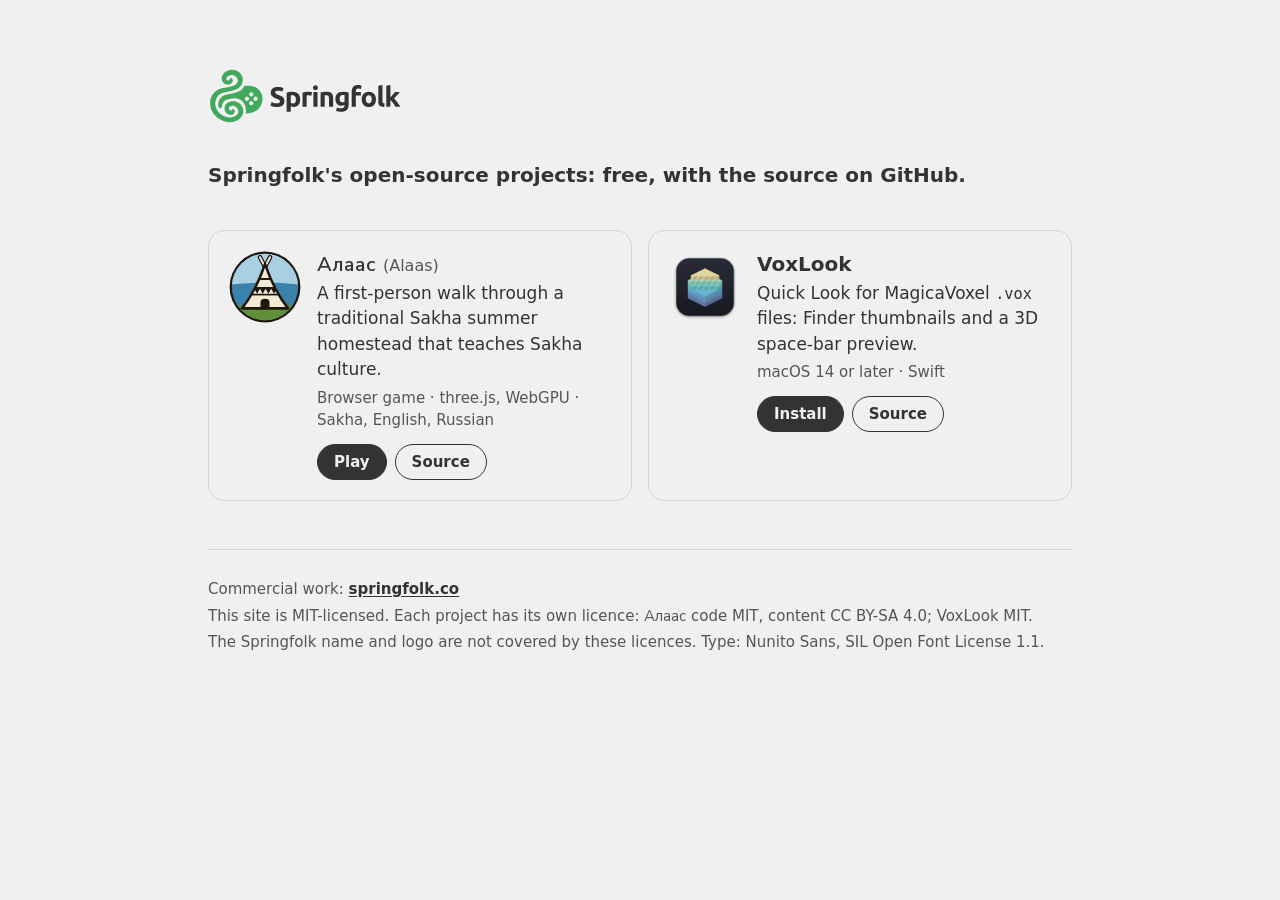
==== index.html @ 9eabce18 "Springfolk open-source index: Алаас and VoxLook Static single page (HTML + CSS, no JS) with brand lo" ====
<!doctype html>
<html lang="en">
<head>
  <meta charset="utf-8">
  <meta name="viewport" content="width=device-width, initial-scale=1">
  <title>Springfolk open source</title>
  <meta name="description" content="Open-source projects by Springfolk, an indie videogame company.">
  <meta name="theme-color" content="#f0f0f0" media="(prefers-color-scheme: light)">
  <meta name="theme-color" content="#333333" media="(prefers-color-scheme: dark)">
  <link rel="icon" href="assets/brand/glyph.svg" type="image/svg+xml" media="(prefers-color-scheme: light)">
  <link rel="icon" href="assets/brand/glyph-dark.svg" type="image/svg+xml" media="(prefers-color-scheme: dark)">
  <link rel="preload" href="assets/fonts/nunito-sans-latin.woff2" as="font" type="font/woff2" crossorigin>
  <link rel="stylesheet" href="assets/site.css">
</head>
<body>
  <div class="wrap">
    <header>
      <a class="logo" href="./">
        <picture>
          <source srcset="assets/brand/full-logo-dark.svg" media="(prefers-color-scheme: dark)">
          <img src="assets/brand/full-logo.svg" alt="Springfolk" width="195" height="56">
        </picture>
      </a>
      <p class="lede">Springfolk's open-source projects: free, with the source on GitHub.</p>
    </header>

    <main>
      <ul class="projects">
        <li class="card">
          <img src="assets/alaas.svg" alt="" width="72" height="72">
          <div>
            <h2 lang="sah">Алаас <span class="alt" lang="en">(Alaas)</span></h2>
            <p>A first-person walk through a traditional Sakha summer homestead that teaches Sakha culture.</p>
            <p class="meta">Browser game · three.js, WebGPU · Sakha, English, Russian</p>
            <div class="links">
              <a class="btn primary" href="https://springfolk.github.io/alaas-game/">Play<span class="visually-hidden"> Алаас</span></a>
              <a class="btn" href="https://github.com/Springfolk/alaas-game">Source<span class="visually-hidden"> of Алаас</span></a>
            </div>
          </div>
        </li>
        <li class="card">
          <img src="assets/voxlook.png" alt="" width="72" height="72">
          <div>
            <h2>VoxLook</h2>
            <p>Quick Look for MagicaVoxel <code>.vox</code> files: Finder thumbnails and a 3D space-bar preview.</p>
            <p class="meta">macOS 14 or later · Swift</p>
            <div class="links">
              <a class="btn primary" href="https://github.com/Springfolk/voxlook#install">Install<span class="visually-hidden"> VoxLook</span></a>
              <a class="btn" href="https://github.com/Springfolk/voxlook">Source<span class="visually-hidden"> of VoxLook</span></a>
            </div>
          </div>
        </li>
      </ul>
    </main>

    <footer>
      <p>Commercial work: <a class="commercial" href="https://springfolk.co">springfolk.co</a></p>
      <p>This site is MIT-licensed. Each project has its own licence: Алаас code MIT, content CC BY-SA 4.0; VoxLook MIT.</p>
      <p>The Springfolk name and logo are not covered by these licences. Type: Nunito Sans, SIL Open Font License 1.1.</p>
    </footer>
  </div>
</body>
</html>
---- assets/site.css ----
/* Nunito Sans (SIL OFL 1.1, see assets/fonts/OFL.txt), self-hosted variable subsets */
@font-face {
  font-family: "Nunito Sans";
  font-style: normal;
  font-weight: 400 700;
  font-display: swap;
  src: url("fonts/nunito-sans-latin.woff2") format("woff2");
  unicode-range: U+0000-00FF, U+0131, U+0152-0153, U+02BB-02BC, U+02C6, U+02DA, U+02DC, U+0304, U+0308, U+0329, U+2000-206F, U+20AC, U+2122, U+2191, U+2193, U+2212, U+2215, U+FEFF, U+FFFD;
}
@font-face {
  font-family: "Nunito Sans";
  font-style: normal;
  font-weight: 400 700;
  font-display: swap;
  src: url("fonts/nunito-sans-cyrillic.woff2") format("woff2");
  unicode-range: U+0301, U+0400-045F, U+0490-0491, U+04B0-04B1, U+2116;
}
@font-face {
  font-family: "Nunito Sans";
  font-style: normal;
  font-weight: 400 700;
  font-display: swap;
  src: url("fonts/nunito-sans-cyrillic-ext.woff2") format("woff2");
  unicode-range: U+0460-052F, U+1C80-1C8A, U+20B4, U+2DE0-2DFF, U+A640-A69F, U+FE2E-FE2F;
}

/* Brand palette only (Springfolk/branding docs/color.md); greys are soil/paper mixes. */
:root {
  --paper: #f0f0f0;
  --soil: #333333;
  --bg: var(--paper);
  --text: var(--soil);
  --muted: #555555;   /* soil + paper mix, 6.6:1 on paper */
  --line: #d4d4d4;    /* soil + paper mix, decorative only */
  color-scheme: light dark;
}
@media (prefers-color-scheme: dark) {
  :root {
    --bg: var(--soil);
    --text: var(--paper);
    --muted: #c4c4c4; /* 7.0:1 on soil */
    --line: #4f4f4f;
  }
}

* { box-sizing: border-box; }
html { -webkit-text-size-adjust: 100%; }
body {
  margin: 0;
  background: var(--bg);
  color: var(--text);
  font-family: "Nunito Sans", system-ui, sans-serif;
  font-size: 1.0625rem;
  line-height: 1.5;
}
.wrap { max-width: 56rem; margin: 0 auto; padding: 0 1rem; }

header { padding: 3.5rem 0 2.5rem; }
.logo { display: inline-block; padding: 0.75rem 0; }
.logo img { display: block; height: 3.5rem; width: auto; }
.lede { margin: 1rem 0 0; font-size: 1.25rem; font-weight: 600; }

main { padding-bottom: 3rem; }
.projects {
  list-style: none; margin: 0; padding: 0;
  display: grid; gap: 1rem;
  grid-template-columns: repeat(auto-fill, minmax(min(100%, 22rem), 1fr));
}
.card {
  display: grid; grid-template-columns: 4.5rem 1fr; gap: 1rem; align-items: start;
  padding: 1.25rem; border: 1px solid var(--line); border-radius: 1rem;
}
.card img { width: 4.5rem; height: 4.5rem; display: block; }
.card h2 { margin: 0; font-size: 1.25rem; font-weight: 600; line-height: 1.3; }
.card h2 .alt { font-weight: 400; color: var(--muted); font-size: 1rem; }
.card p { margin: 0.25rem 0 0; }
.card .meta { color: var(--muted); font-size: 0.9375rem; }
.links { display: flex; flex-wrap: wrap; gap: 0.5rem; margin-top: 0.75rem; }

a { color: inherit; text-underline-offset: 0.15em; }
a:focus-visible { outline: 2px solid currentColor; outline-offset: 3px; border-radius: 4px; }
.btn { position: relative;
  display: inline-block; padding: 0.375rem 1rem; border-radius: 999px;
  border: 1px solid currentColor; text-decoration: none; font-weight: 600; font-size: 0.9375rem;
}
.btn.primary { background: var(--text); color: var(--bg); border-color: var(--text); }
.btn:hover { text-decoration: underline; }

footer { border-top: 1px solid var(--line); padding: 1.5rem 0 3rem; color: var(--muted); font-size: 0.9375rem; }
footer p { margin: 0.25rem 0; }
footer .commercial { color: var(--text); font-weight: 600; }
.visually-hidden { position: absolute; width: 1px; height: 1px; overflow: hidden; clip-path: inset(50%); white-space: nowrap; }
code { font-size: 0.9em; }
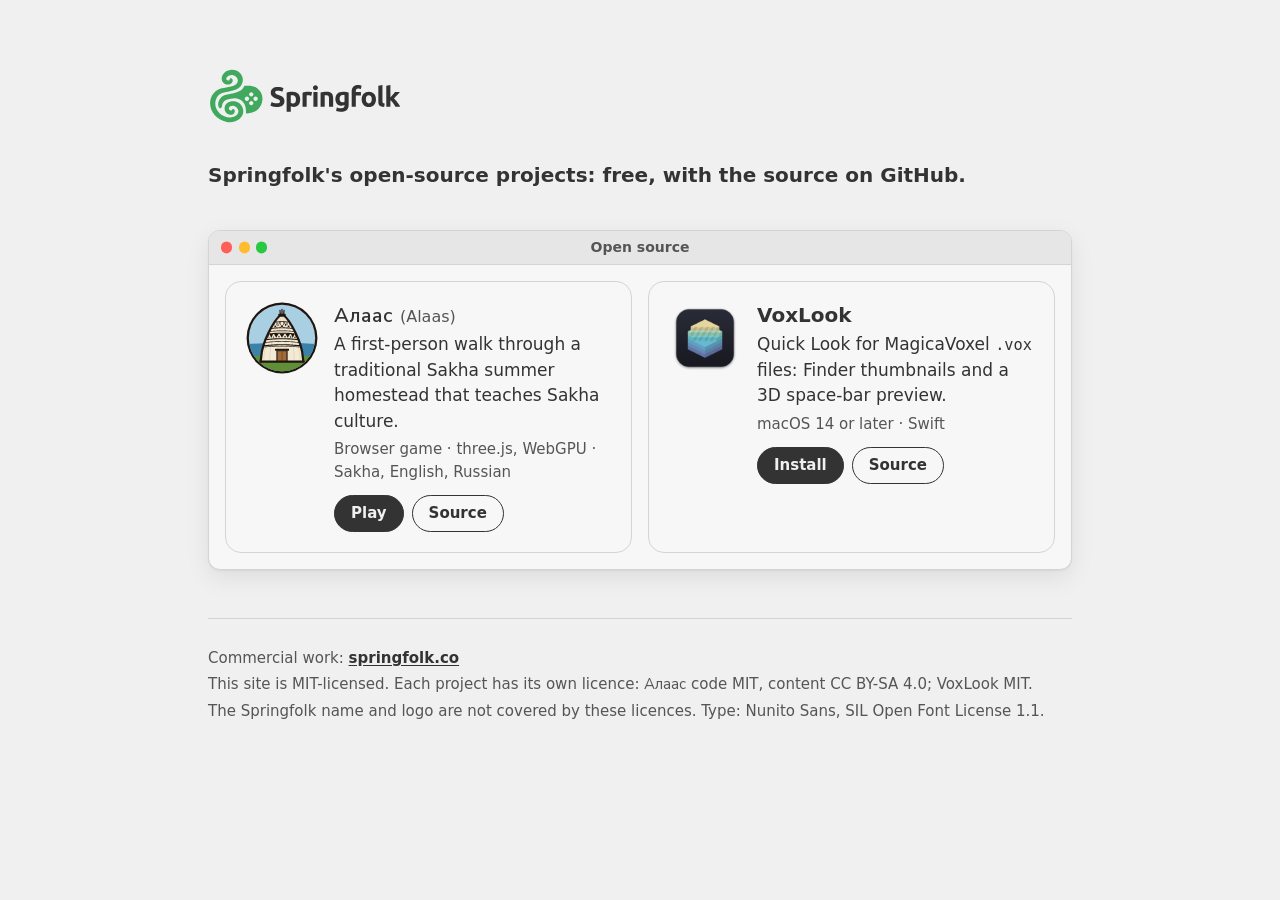
==== commit e036ccd5: "Index: one plain-CSS window frame in the Springfolk style; current Alaas icon as a placeholder Co-Au" ====
--- a/index.html
+++ b/index.html
@@ -24,7 +24,8 @@
       <p class="lede">Springfolk's open-source projects: free, with the source on GitHub.</p>
     </header>
 
-    <main>
+    <main class="window">
+      <div class="titlebar" aria-hidden="true"><span class="dots"><i></i><i></i><i></i></span>Open source</div>
       <ul class="projects">
         <li class="card">
           <img src="assets/alaas.svg" alt="" width="72" height="72">
--- a/assets/site.css
+++ b/assets/site.css
@@ -32,6 +32,8 @@
   --text: var(--soil);
   --muted: #555555;   /* soil + paper mix, 6.6:1 on paper */
   --line: #d4d4d4;    /* soil + paper mix, decorative only */
+  --card: #f7f7f7;
+  --bar: #e6e6e6;
   color-scheme: light dark;
 }
 @media (prefers-color-scheme: dark) {
@@ -40,6 +42,8 @@
     --text: var(--paper);
     --muted: #c4c4c4; /* 7.0:1 on soil */
     --line: #4f4f4f;
+    --card: #3a3a3a;
+    --bar: #444444;
   }
 }
 
@@ -60,7 +64,20 @@
 .logo img { display: block; height: 3.5rem; width: auto; }
 .lede { margin: 1rem 0 0; font-size: 1.25rem; font-weight: 600; }
 
-main { padding-bottom: 3rem; }
+/* one window: a thin titlebar with three lights, in the style of the Springfolk desktop (plain CSS, no copied code) */
+.window {
+  margin-bottom: 3rem; border: 1px solid var(--line); border-radius: 0.75rem; overflow: hidden;
+  background: var(--card); box-shadow: 0 1px 2px rgb(0 0 0 / 0.06), 0 8px 24px rgb(0 0 0 / 0.08);
+}
+.titlebar {
+  position: relative; padding: 0.4rem 0.75rem; text-align: center; font-size: 0.875rem; font-weight: 600; color: var(--muted);
+  background: var(--bar); border-bottom: 1px solid var(--line);
+}
+.dots { position: absolute; left: 0.75rem; top: 50%; translate: 0 -50%; display: flex; gap: 0.4rem; }
+.dots i { width: 0.7rem; height: 0.7rem; border-radius: 50%; background: #ff5f57; }
+.dots i:nth-child(2) { background: #febc2e; }
+.dots i:nth-child(3) { background: #28c840; }
+.window .projects { padding: 1rem; }
 .projects {
   list-style: none; margin: 0; padding: 0;
   display: grid; gap: 1rem;
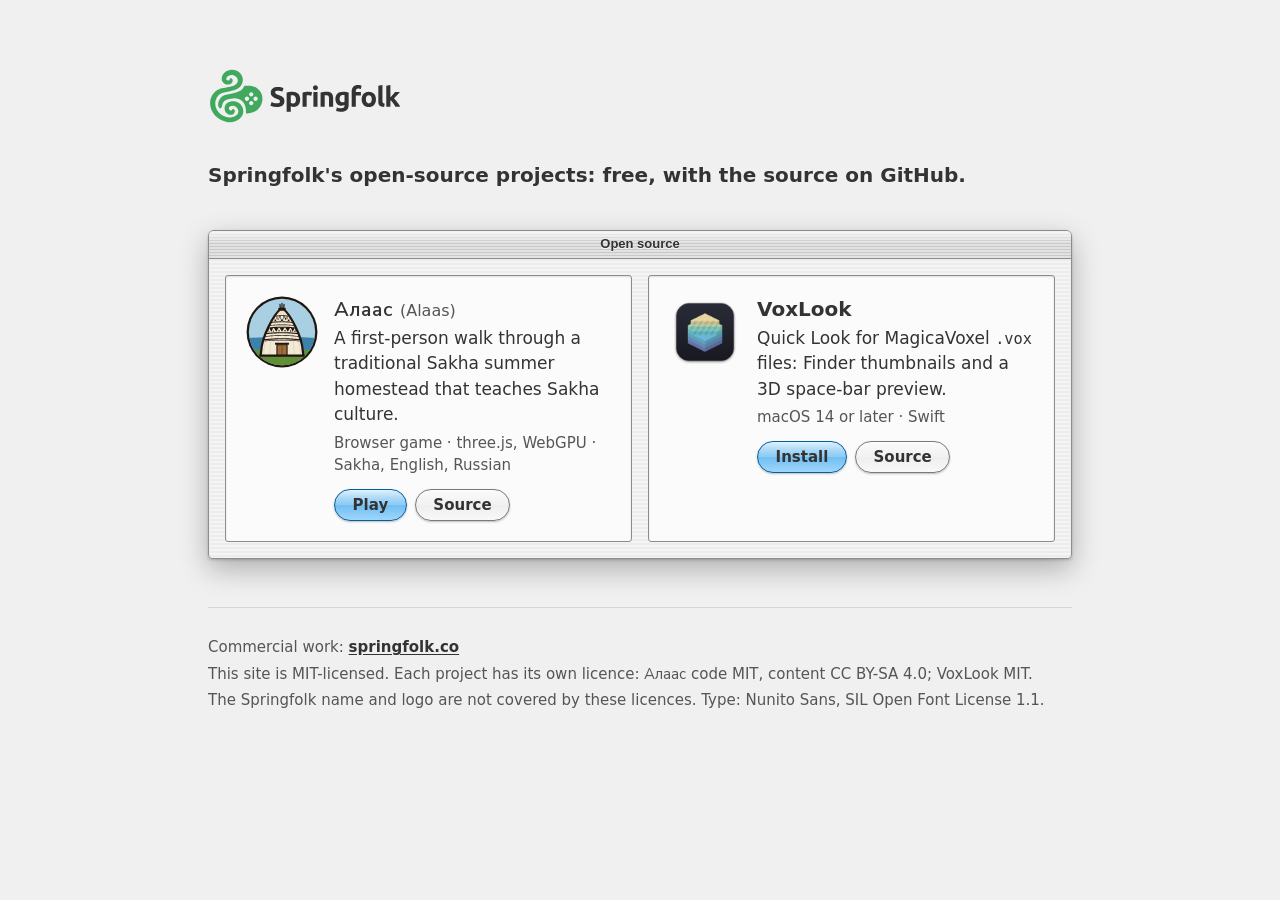
==== commit b138f8f3: "Index: retro Aqua-style window (pinstripes, glossy titlebar, gel buttons), no traffic lights Co-Auth" ====
--- a/index.html
+++ b/index.html
@@ -25,7 +25,7 @@
     </header>
 
     <main class="window">
-      <div class="titlebar" aria-hidden="true"><span class="dots"><i></i><i></i><i></i></span>Open source</div>
+      <div class="titlebar" aria-hidden="true">Open source</div>
       <ul class="projects">
         <li class="card">
           <img src="assets/alaas.svg" alt="" width="72" height="72">
--- a/assets/site.css
+++ b/assets/site.css
@@ -32,8 +32,11 @@
   --text: var(--soil);
   --muted: #555555;   /* soil + paper mix, 6.6:1 on paper */
   --line: #d4d4d4;    /* soil + paper mix, decorative only */
-  --card: #f7f7f7;
-  --bar: #e6e6e6;
+  --edge: #8c8c8c;     /* window and well borders */
+  --stripe-a: #ececec; --stripe-b: #f4f4f4;   /* window pinstripes */
+  --bar-a: #c9c9c9; --bar-b: #e2e2e2;         /* titlebar pinstripes */
+  --shine: rgb(255 255 255 / 0.75);
+  --well: #fbfbfb;
   color-scheme: light dark;
 }
 @media (prefers-color-scheme: dark) {
@@ -42,8 +45,11 @@
     --text: var(--paper);
     --muted: #c4c4c4; /* 7.0:1 on soil */
     --line: #4f4f4f;
-    --card: #3a3a3a;
-    --bar: #444444;
+    --edge: #1f1f1f;
+    --stripe-a: #3a3a3a; --stripe-b: #404040;
+    --bar-a: #4a4a4a; --bar-b: #575757;
+    --shine: rgb(255 255 255 / 0.12);
+    --well: #2e2e2e;
   }
 }
 
@@ -64,20 +70,24 @@
 .logo img { display: block; height: 3.5rem; width: auto; }
 .lede { margin: 1rem 0 0; font-size: 1.25rem; font-weight: 600; }
 
-/* one window: a thin titlebar with three lights, in the style of the Springfolk desktop (plain CSS, no copied code) */
+/* one window in the retro (Aqua-era) desktop style of Springfolk: pinstripes, a glossy titlebar, gel buttons.
+   Plain CSS written for this site; nothing is copied from the design system. */
 .window {
-  margin-bottom: 3rem; border: 1px solid var(--line); border-radius: 0.75rem; overflow: hidden;
-  background: var(--card); box-shadow: 0 1px 2px rgb(0 0 0 / 0.06), 0 8px 24px rgb(0 0 0 / 0.08);
+  margin-bottom: 3rem; border: 1px solid var(--edge); border-radius: 6px 6px 4px 4px; overflow: hidden;
+  background: repeating-linear-gradient(var(--stripe-a) 0 2px, var(--stripe-b) 2px 4px);
+  box-shadow: 0 10px 28px rgb(0 0 0 / 0.28), 0 1px 3px rgb(0 0 0 / 0.2);
 }
 .titlebar {
-  position: relative; padding: 0.4rem 0.75rem; text-align: center; font-size: 0.875rem; font-weight: 600; color: var(--muted);
-  background: var(--bar); border-bottom: 1px solid var(--line);
+  padding: 0.2rem 0.75rem; text-align: center;
+  font: 600 0.8125rem/1.6 "Lucida Grande", "Lucida Sans Unicode", "Nunito Sans", sans-serif;
+  color: var(--text); text-shadow: 0 1px 0 var(--shine);
+  background:
+    linear-gradient(var(--shine), transparent 45%),
+    repeating-linear-gradient(var(--bar-a) 0 1px, var(--bar-b) 1px 3px);
+  border-bottom: 1px solid var(--edge);
 }
-.dots { position: absolute; left: 0.75rem; top: 50%; translate: 0 -50%; display: flex; gap: 0.4rem; }
-.dots i { width: 0.7rem; height: 0.7rem; border-radius: 50%; background: #ff5f57; }
-.dots i:nth-child(2) { background: #febc2e; }
-.dots i:nth-child(3) { background: #28c840; }
 .window .projects { padding: 1rem; }
+.projects { padding: 1rem; }
 .projects {
   list-style: none; margin: 0; padding: 0;
   display: grid; gap: 1rem;
@@ -85,7 +95,8 @@
 }
 .card {
   display: grid; grid-template-columns: 4.5rem 1fr; gap: 1rem; align-items: start;
-  padding: 1.25rem; border: 1px solid var(--line); border-radius: 1rem;
+  padding: 1.25rem; border: 1px solid var(--edge); border-radius: 3px;
+  background: var(--well); box-shadow: inset 0 1px 2px rgb(0 0 0 / 0.12);
 }
 .card img { width: 4.5rem; height: 4.5rem; display: block; }
 .card h2 { margin: 0; font-size: 1.25rem; font-weight: 600; line-height: 1.3; }
@@ -96,12 +107,18 @@
 
 a { color: inherit; text-underline-offset: 0.15em; }
 a:focus-visible { outline: 2px solid currentColor; outline-offset: 3px; border-radius: 4px; }
+/* gel buttons: a glossy pill, white highlight on the top half; the default action in Sky blue */
 .btn { position: relative;
-  display: inline-block; padding: 0.375rem 1rem; border-radius: 999px;
-  border: 1px solid currentColor; text-decoration: none; font-weight: 600; font-size: 0.9375rem;
+  display: inline-block; padding: 0.25rem 1.1rem; border-radius: 999px;
+  border: 1px solid #7a7a7a; text-decoration: none; font-weight: 600; font-size: 0.9375rem; color: #333333;
+  background: linear-gradient(rgb(255 255 255 / 0.9), rgb(255 255 255 / 0.25) 50%, transparent 51%), linear-gradient(#e4e4e4, #f8f8f8);
+  box-shadow: 0 1px 2px rgb(0 0 0 / 0.25);
 }
-.btn.primary { background: var(--text); color: var(--bg); border-color: var(--text); }
-.btn:hover { text-decoration: underline; }
+.btn.primary { border-color: #05609a;
+  background: linear-gradient(rgb(255 255 255 / 0.85), rgb(255 255 255 / 0.2) 50%, transparent 51%), linear-gradient(#3fa6ea, #9fd6fb);
+}
+.btn:hover { filter: brightness(1.05); }
+.btn:active { filter: brightness(0.92); }
 
 footer { border-top: 1px solid var(--line); padding: 1.5rem 0 3rem; color: var(--muted); font-size: 0.9375rem; }
 footer p { margin: 0.25rem 0; }
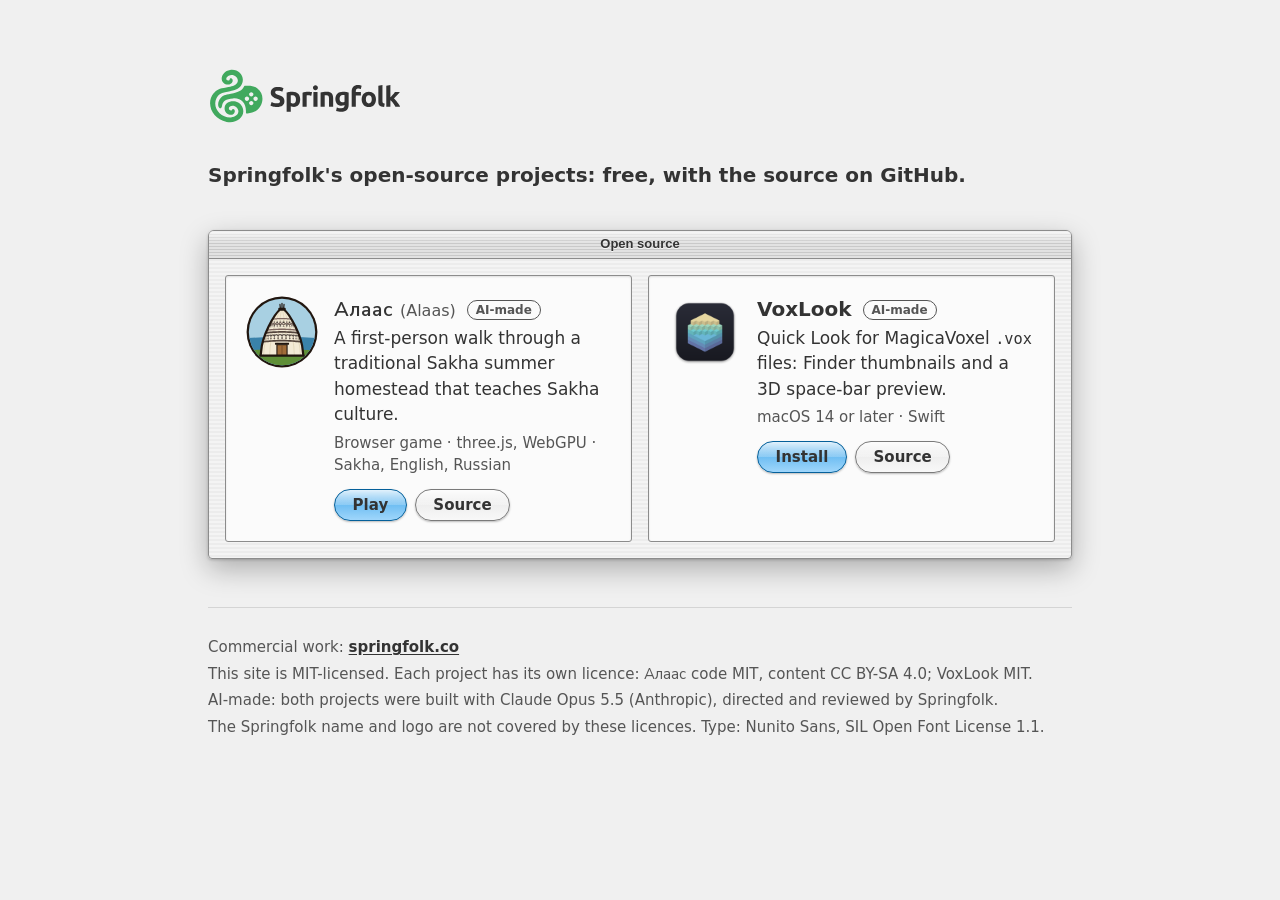
==== commit e08646ae: "Index: AI-made tag on Алаас and VoxLook, footer disclosure Co-Authored-By: Claude Opus 5.5 <noreply@" ====
--- a/index.html
+++ b/index.html
@@ -30,7 +30,7 @@
         <li class="card">
           <img src="assets/alaas.svg" alt="" width="72" height="72">
           <div>
-            <h2 lang="sah">Алаас <span class="alt" lang="en">(Alaas)</span></h2>
+            <h2 lang="sah">Алаас <span class="alt" lang="en">(Alaas)</span> <span class="tag" lang="en" title="Made with Claude Opus 5.5">AI-made</span></h2>
             <p>A first-person walk through a traditional Sakha summer homestead that teaches Sakha culture.</p>
             <p class="meta">Browser game · three.js, WebGPU · Sakha, English, Russian</p>
             <div class="links">
@@ -42,7 +42,7 @@
         <li class="card">
           <img src="assets/voxlook.png" alt="" width="72" height="72">
           <div>
-            <h2>VoxLook</h2>
+            <h2>VoxLook <span class="tag" lang="en" title="Made with Claude Opus 5.5">AI-made</span></h2>
             <p>Quick Look for MagicaVoxel <code>.vox</code> files: Finder thumbnails and a 3D space-bar preview.</p>
             <p class="meta">macOS 14 or later · Swift</p>
             <div class="links">
@@ -57,6 +57,7 @@
     <footer>
       <p>Commercial work: <a class="commercial" href="https://springfolk.co">springfolk.co</a></p>
       <p>This site is MIT-licensed. Each project has its own licence: Алаас code MIT, content CC BY-SA 4.0; VoxLook MIT.</p>
+      <p>AI-made: both projects were built with Claude Opus 5.5 (Anthropic), directed and reviewed by Springfolk.</p>
       <p>The Springfolk name and logo are not covered by these licences. Type: Nunito Sans, SIL Open Font License 1.1.</p>
     </footer>
   </div>
--- a/assets/site.css
+++ b/assets/site.css
@@ -101,6 +101,7 @@
 .card img { width: 4.5rem; height: 4.5rem; display: block; }
 .card h2 { margin: 0; font-size: 1.25rem; font-weight: 600; line-height: 1.3; }
 .card h2 .alt { font-weight: 400; color: var(--muted); font-size: 1rem; }
+.card h2 .tag { display: inline-block; vertical-align: 0.15em; margin-left: 0.25rem; padding: 0 0.5rem; border: 1px solid currentColor; border-radius: 999px; font-size: 0.75rem; font-weight: 600; line-height: 1.5; color: var(--muted); }
 .card p { margin: 0.25rem 0 0; }
 .card .meta { color: var(--muted); font-size: 0.9375rem; }
 .links { display: flex; flex-wrap: wrap; gap: 0.5rem; margin-top: 0.75rem; }
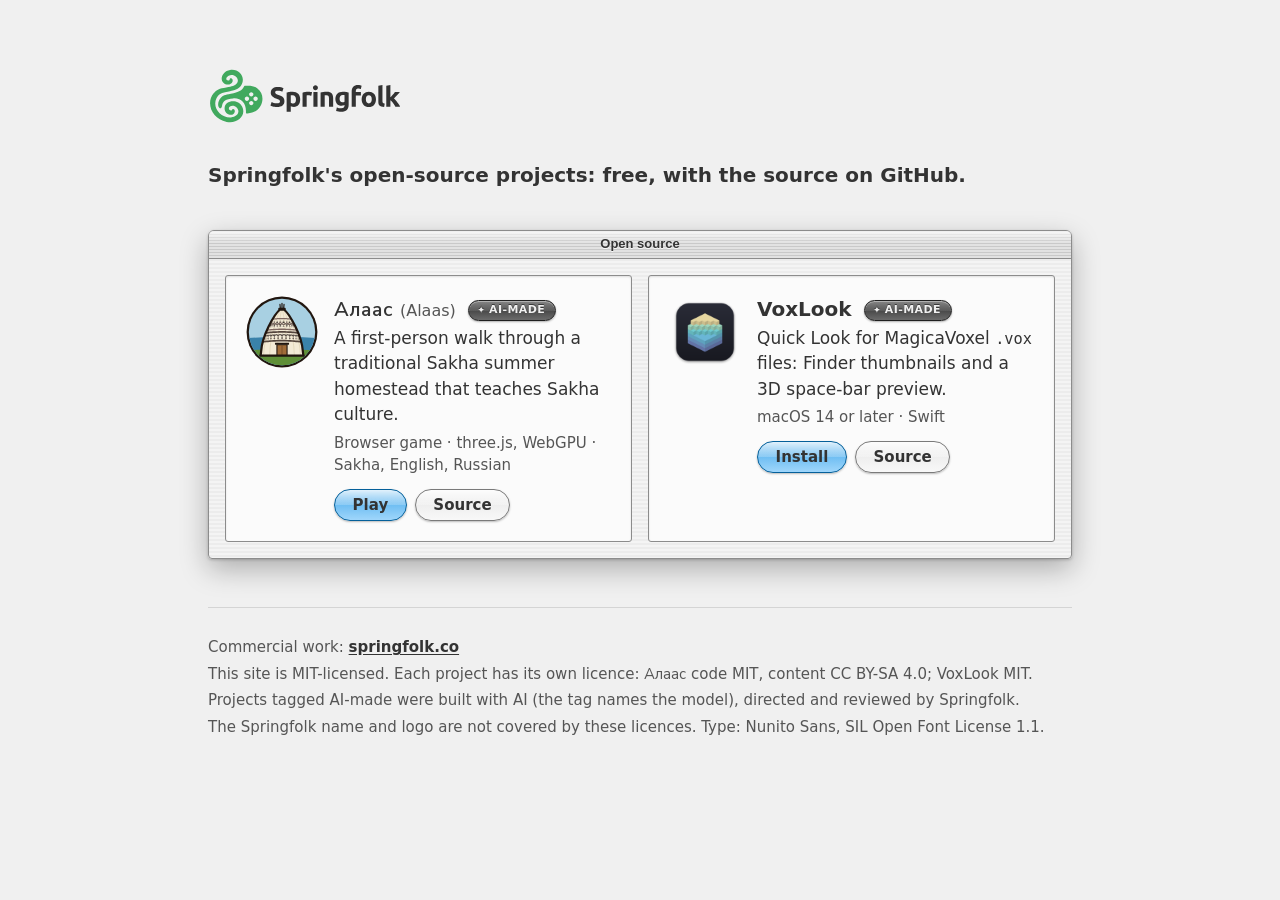
==== commit 981d872b: "Index: generic AI-made footer line, not tied to the current projects Co-Authored-By: Claude Opus 5.5" ====
--- a/index.html
+++ b/index.html
@@ -57,7 +57,7 @@
     <footer>
       <p>Commercial work: <a class="commercial" href="https://springfolk.co">springfolk.co</a></p>
       <p>This site is MIT-licensed. Each project has its own licence: Алаас code MIT, content CC BY-SA 4.0; VoxLook MIT.</p>
-      <p>AI-made: both projects were built with Claude Opus 5.5 (Anthropic), directed and reviewed by Springfolk.</p>
+      <p>Projects tagged AI-made were built with AI (the tag names the model), directed and reviewed by Springfolk.</p>
       <p>The Springfolk name and logo are not covered by these licences. Type: Nunito Sans, SIL Open Font License 1.1.</p>
     </footer>
   </div>
--- a/assets/site.css
+++ b/assets/site.css
@@ -101,7 +101,15 @@
 .card img { width: 4.5rem; height: 4.5rem; display: block; }
 .card h2 { margin: 0; font-size: 1.25rem; font-weight: 600; line-height: 1.3; }
 .card h2 .alt { font-weight: 400; color: var(--muted); font-size: 1rem; }
-.card h2 .tag { display: inline-block; vertical-align: 0.15em; margin-left: 0.25rem; padding: 0 0.5rem; border: 1px solid currentColor; border-radius: 999px; font-size: 0.75rem; font-weight: 600; line-height: 1.5; color: var(--muted); }
+/* AI-made tag: a small graphite gel pill with a sparkle, same gloss as the buttons */
+.card h2 .tag { display: inline-flex; align-items: center; gap: 0.3em; vertical-align: 0.2em; margin-left: 0.35rem;
+  padding: 0.05rem 0.6rem 0.1rem 0.5rem; border-radius: 999px; border: 1px solid #1f1f1f;
+  font-size: 0.6875rem; font-weight: 700; letter-spacing: 0.04em; text-transform: uppercase; line-height: 1.5;
+  color: #f0f0f0; text-shadow: 0 -1px 0 rgb(0 0 0 / 0.5);
+  background: linear-gradient(rgb(255 255 255 / 0.45), rgb(255 255 255 / 0.1) 50%, transparent 51%), linear-gradient(#262626, #6b6b6b);
+  box-shadow: 0 1px 2px rgb(0 0 0 / 0.3), inset 0 1px 0 rgb(255 255 255 / 0.35);
+}
+.card h2 .tag::before { content: "\2726" / ""; font-size: 0.85em; }
 .card p { margin: 0.25rem 0 0; }
 .card .meta { color: var(--muted); font-size: 0.9375rem; }
 .links { display: flex; flex-wrap: wrap; gap: 0.5rem; margin-top: 0.75rem; }
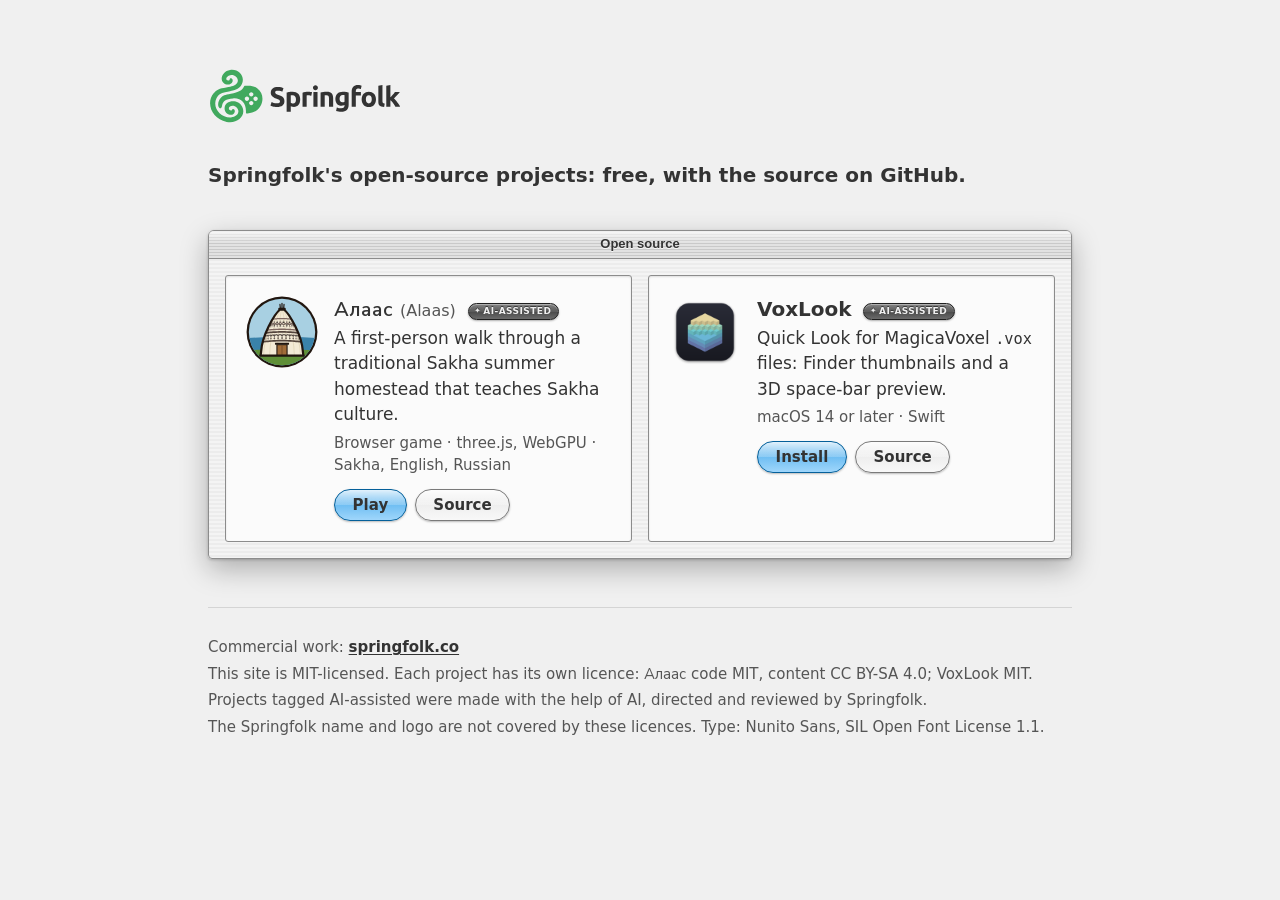
==== commit 4414312a: "Index: AI-assisted wording, smaller tag Co-Authored-By: Claude Opus 5.5 <noreply@anthropic.com>" ====
--- a/index.html
+++ b/index.html
@@ -30,7 +30,7 @@
         <li class="card">
           <img src="assets/alaas.svg" alt="" width="72" height="72">
           <div>
-            <h2 lang="sah">Алаас <span class="alt" lang="en">(Alaas)</span> <span class="tag" lang="en" title="Made with Claude Opus 5.5">AI-made</span></h2>
+            <h2 lang="sah">Алаас <span class="alt" lang="en">(Alaas)</span> <span class="tag" lang="en" title="Assisted by Claude Opus 5.5">AI-assisted</span></h2>
             <p>A first-person walk through a traditional Sakha summer homestead that teaches Sakha culture.</p>
             <p class="meta">Browser game · three.js, WebGPU · Sakha, English, Russian</p>
             <div class="links">
@@ -42,7 +42,7 @@
         <li class="card">
           <img src="assets/voxlook.png" alt="" width="72" height="72">
           <div>
-            <h2>VoxLook <span class="tag" lang="en" title="Made with Claude Opus 5.5">AI-made</span></h2>
+            <h2>VoxLook <span class="tag" lang="en" title="Assisted by Claude Opus 5.5">AI-assisted</span></h2>
             <p>Quick Look for MagicaVoxel <code>.vox</code> files: Finder thumbnails and a 3D space-bar preview.</p>
             <p class="meta">macOS 14 or later · Swift</p>
             <div class="links">
@@ -57,7 +57,7 @@
     <footer>
       <p>Commercial work: <a class="commercial" href="https://springfolk.co">springfolk.co</a></p>
       <p>This site is MIT-licensed. Each project has its own licence: Алаас code MIT, content CC BY-SA 4.0; VoxLook MIT.</p>
-      <p>Projects tagged AI-made were built with AI (the tag names the model), directed and reviewed by Springfolk.</p>
+      <p>Projects tagged AI-assisted were made with the help of AI, directed and reviewed by Springfolk.</p>
       <p>The Springfolk name and logo are not covered by these licences. Type: Nunito Sans, SIL Open Font License 1.1.</p>
     </footer>
   </div>
--- a/assets/site.css
+++ b/assets/site.css
@@ -101,10 +101,10 @@
 .card img { width: 4.5rem; height: 4.5rem; display: block; }
 .card h2 { margin: 0; font-size: 1.25rem; font-weight: 600; line-height: 1.3; }
 .card h2 .alt { font-weight: 400; color: var(--muted); font-size: 1rem; }
-/* AI-made tag: a small graphite gel pill with a sparkle, same gloss as the buttons */
-.card h2 .tag { display: inline-flex; align-items: center; gap: 0.3em; vertical-align: 0.2em; margin-left: 0.35rem;
-  padding: 0.05rem 0.6rem 0.1rem 0.5rem; border-radius: 999px; border: 1px solid #1f1f1f;
-  font-size: 0.6875rem; font-weight: 700; letter-spacing: 0.04em; text-transform: uppercase; line-height: 1.5;
+/* AI-assisted tag: a small graphite gel pill with a sparkle, same gloss as the buttons */
+.card h2 .tag { display: inline-flex; align-items: center; gap: 0.25em; vertical-align: 0.3em; margin-left: 0.3rem;
+  padding: 0 0.4rem 0.05rem 0.35rem; border-radius: 999px; border: 1px solid #1f1f1f;
+  font-size: 0.5625rem; font-weight: 700; letter-spacing: 0.05em; text-transform: uppercase; line-height: 1.6;
   color: #f0f0f0; text-shadow: 0 -1px 0 rgb(0 0 0 / 0.5);
   background: linear-gradient(rgb(255 255 255 / 0.45), rgb(255 255 255 / 0.1) 50%, transparent 51%), linear-gradient(#262626, #6b6b6b);
   box-shadow: 0 1px 2px rgb(0 0 0 / 0.3), inset 0 1px 0 rgb(255 255 255 / 0.35);
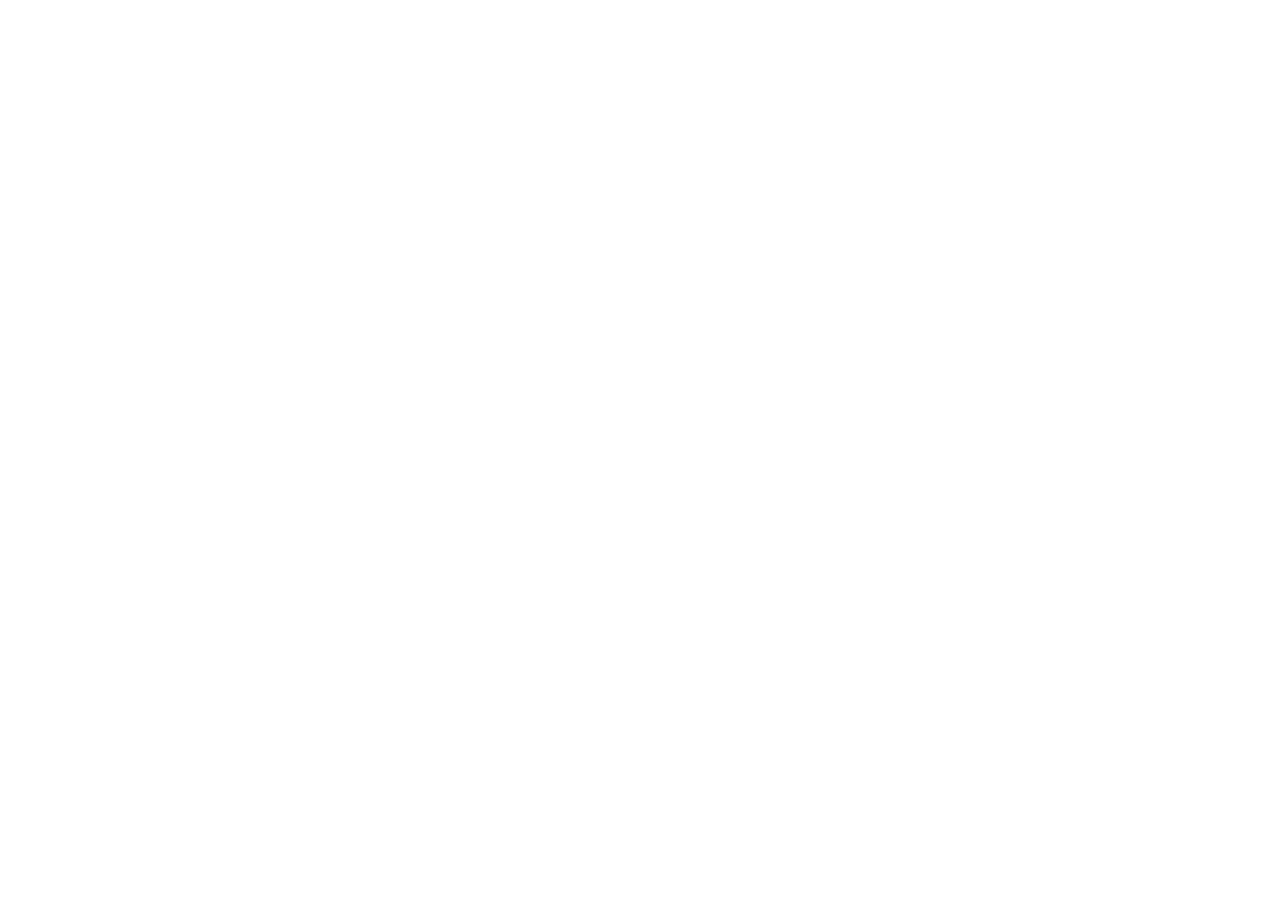
==== commit 713b8c1d: "Redirect the site to github.com/Springfolk (the project index lives there now); a missing page goes " ====
--- a/index.html
+++ b/index.html
@@ -1,65 +1,14 @@
 <!doctype html>
 <html lang="en">
 <head>
-  <meta charset="utf-8">
-  <meta name="viewport" content="width=device-width, initial-scale=1">
-  <title>Springfolk open source</title>
-  <meta name="description" content="Open-source projects by Springfolk, an indie videogame company.">
-  <meta name="theme-color" content="#f0f0f0" media="(prefers-color-scheme: light)">
-  <meta name="theme-color" content="#333333" media="(prefers-color-scheme: dark)">
-  <link rel="icon" href="assets/brand/glyph.svg" type="image/svg+xml" media="(prefers-color-scheme: light)">
-  <link rel="icon" href="assets/brand/glyph-dark.svg" type="image/svg+xml" media="(prefers-color-scheme: dark)">
-  <link rel="preload" href="assets/fonts/nunito-sans-latin.woff2" as="font" type="font/woff2" crossorigin>
-  <link rel="stylesheet" href="assets/site.css">
+<meta charset="utf-8">
+<title>Springfolk on GitHub</title>
+<meta name="viewport" content="width=device-width, initial-scale=1">
+<meta http-equiv="refresh" content="0; url=https://github.com/Springfolk">
+<link rel="canonical" href="https://github.com/Springfolk">
+<script>location.replace('https://github.com/Springfolk');</script>
 </head>
 <body>
-  <div class="wrap">
-    <header>
-      <a class="logo" href="./">
-        <picture>
-          <source srcset="assets/brand/full-logo-dark.svg" media="(prefers-color-scheme: dark)">
-          <img src="assets/brand/full-logo.svg" alt="Springfolk" width="195" height="56">
-        </picture>
-      </a>
-      <p class="lede">Springfolk's open-source projects: free, with the source on GitHub.</p>
-    </header>
-
-    <main class="window">
-      <div class="titlebar" aria-hidden="true">Open source</div>
-      <ul class="projects">
-        <li class="card">
-          <img src="assets/alaas.svg" alt="" width="72" height="72">
-          <div>
-            <h2 lang="sah">Алаас <span class="alt" lang="en">(Alaas)</span> <span class="tag" lang="en" title="Assisted by Claude Opus 5.5">AI-assisted</span></h2>
-            <p>A first-person walk through a traditional Sakha summer homestead that teaches Sakha culture.</p>
-            <p class="meta">Browser game · three.js, WebGPU · Sakha, English, Russian</p>
-            <div class="links">
-              <a class="btn primary" href="https://springfolk.github.io/alaas-game/">Play<span class="visually-hidden"> Алаас</span></a>
-              <a class="btn" href="https://github.com/Springfolk/alaas-game">Source<span class="visually-hidden"> of Алаас</span></a>
-            </div>
-          </div>
-        </li>
-        <li class="card">
-          <img src="assets/voxlook.png" alt="" width="72" height="72">
-          <div>
-            <h2>VoxLook <span class="tag" lang="en" title="Assisted by Claude Opus 5.5">AI-assisted</span></h2>
-            <p>Quick Look for MagicaVoxel <code>.vox</code> files: Finder thumbnails and a 3D space-bar preview.</p>
-            <p class="meta">macOS 14 or later · Swift</p>
-            <div class="links">
-              <a class="btn primary" href="https://github.com/Springfolk/voxlook#install">Install<span class="visually-hidden"> VoxLook</span></a>
-              <a class="btn" href="https://github.com/Springfolk/voxlook">Source<span class="visually-hidden"> of VoxLook</span></a>
-            </div>
-          </div>
-        </li>
-      </ul>
-    </main>
-
-    <footer>
-      <p>Commercial work: <a class="commercial" href="https://springfolk.co">springfolk.co</a></p>
-      <p>This site is MIT-licensed. Each project has its own licence: Алаас code MIT, content CC BY-SA 4.0; VoxLook MIT.</p>
-      <p>Projects tagged AI-assisted were made with the help of AI, directed and reviewed by Springfolk.</p>
-      <p>The Springfolk name and logo are not covered by these licences. Type: Nunito Sans, SIL Open Font License 1.1.</p>
-    </footer>
-  </div>
+<p>Springfolk's open-source projects are on <a href="https://github.com/Springfolk">github.com/Springfolk</a>.</p>
 </body>
 </html>
